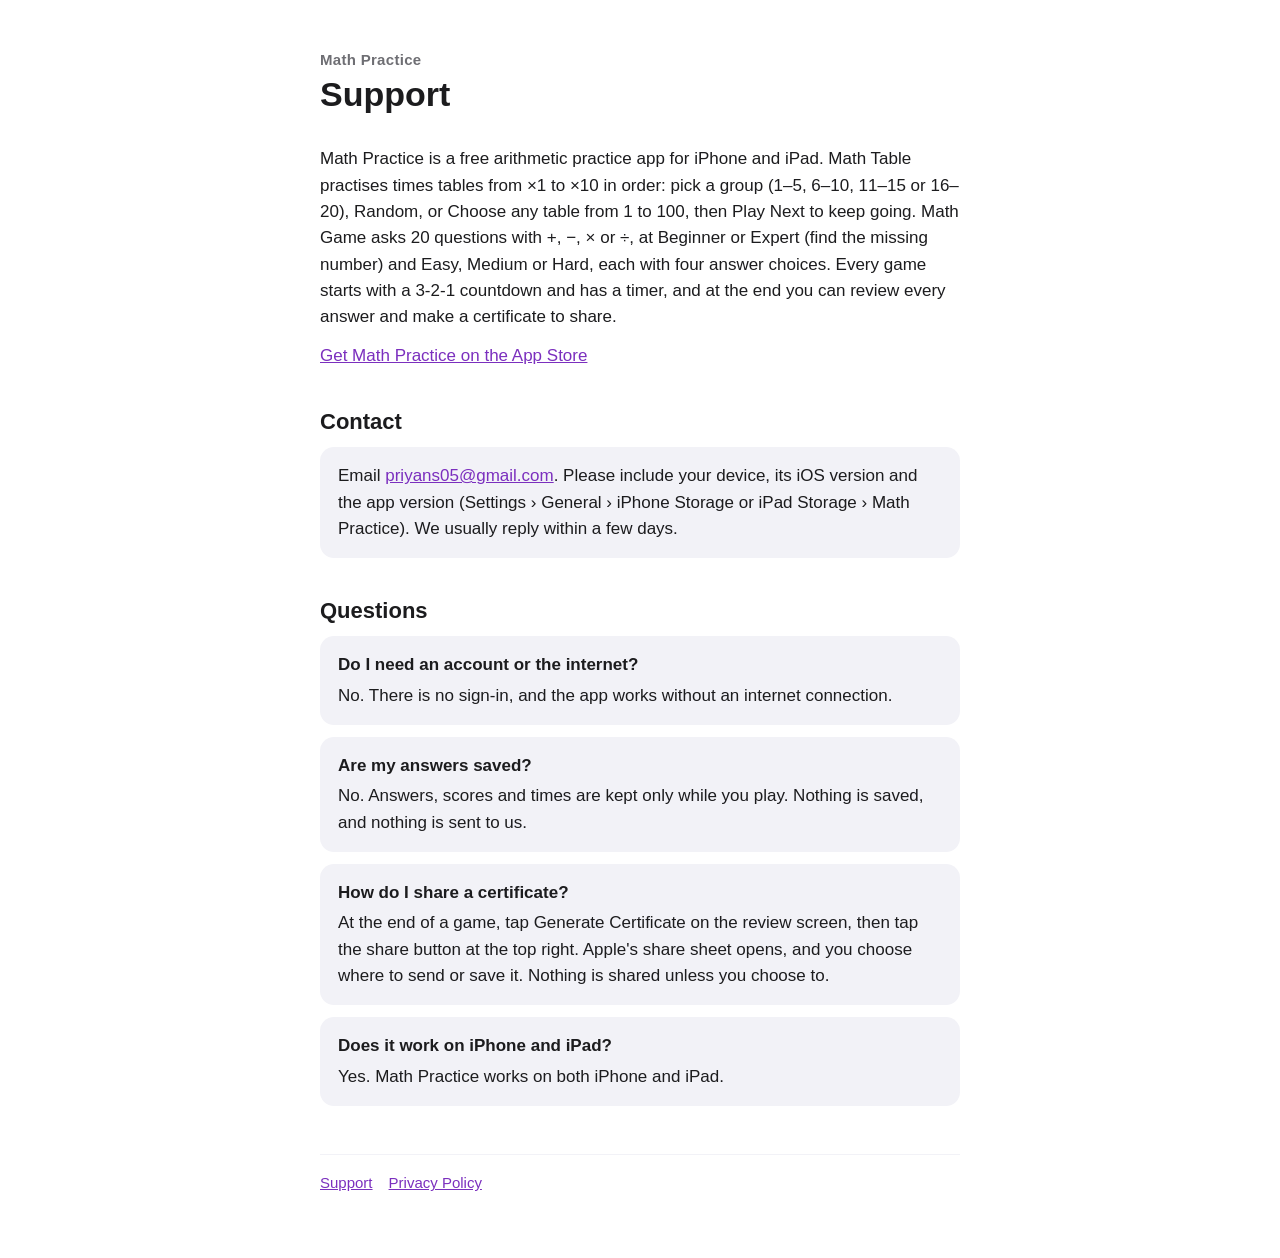
==== math-practice/index.html @ de95fd7e "Add Math Practice support and privacy pages Co-Authored-By: Claude Opus 5.5 <noreply@anthropic.com>" ====
<!doctype html>
<html lang="en">
<head>
<meta charset="utf-8">
<meta name="viewport" content="width=device-width, initial-scale=1">
<title>Support · Math Practice</title>
<link rel="stylesheet" href="style.css">
</head>
<body>
<main>
<header>
<p class="app">Math Practice</p>
<h1>Support</h1>
</header>

<p>Math Practice is a free arithmetic practice app for iPhone and iPad. Math Table practises times tables from ×1 to ×10 in order: pick a group (1–5, 6–10, 11–15 or 16–20), Random, or Choose any table from 1 to 100, then Play Next to keep going. Math Game asks 20 questions with +, −, × or ÷, at Beginner or Expert (find the missing number) and Easy, Medium or Hard, each with four answer choices. Every game starts with a 3-2-1 countdown and has a timer, and at the end you can review every answer and make a certificate to share.</p>

<p><a href="https://apps.apple.com/app/id1456677395">Get Math Practice on the App Store</a></p>

<h2>Contact</h2>
<div class="card">
<p>Email <a href="mailto:priyans05@gmail.com">priyans05@gmail.com</a>. Please include your device, its iOS version and the app version (Settings › General › iPhone Storage or iPad Storage › Math Practice). We usually reply within a few days.</p>
</div>

<h2>Questions</h2>

<div class="card">
<h3>Do I need an account or the internet?</h3>
<p>No. There is no sign-in, and the app works without an internet connection.</p>
</div>

<div class="card">
<h3>Are my answers saved?</h3>
<p>No. Answers, scores and times are kept only while you play. Nothing is saved, and nothing is sent to us.</p>
</div>

<div class="card">
<h3>How do I share a certificate?</h3>
<p>At the end of a game, tap Generate Certificate on the review screen, then tap the share button at the top right. Apple's share sheet opens, and you choose where to send or save it. Nothing is shared unless you choose to.</p>
</div>

<div class="card">
<h3>Does it work on iPhone and iPad?</h3>
<p>Yes. Math Practice works on both iPhone and iPad.</p>
</div>

<nav><a href="index.html">Support</a><a href="privacy.html">Privacy Policy</a></nav>
</main>
</body>
</html>
---- math-practice/style.css ----
:root {
  color-scheme: light dark;
  --bg: #ffffff;
  --text: #1c1c1e;
  --secondary: #6e6e73;
  --card: #f2f2f7;
  --accent: #7b2fbe;
}
@media (prefers-color-scheme: dark) {
  :root {
    --bg: #0d0d1a;
    --text: #f5f5f7;
    --secondary: #a1a1aa;
    --card: #1c1c2e;
    --accent: #bf8cff;
  }
}
* { box-sizing: border-box; }
body {
  margin: 0;
  background: var(--bg);
  color: var(--text);
  font: 17px/1.55 -apple-system, BlinkMacSystemFont, "SF Pro Text", "Helvetica Neue", Arial, sans-serif;
  -webkit-text-size-adjust: 100%;
}
main { max-width: 680px; margin: 0 auto; padding: 48px 20px 64px; }
header { margin-bottom: 32px; }
.app { color: var(--secondary); font-size: 15px; font-weight: 600; letter-spacing: 0.02em; margin: 0 0 4px; }
h1 { font-size: 34px; line-height: 1.15; margin: 0; }
h2 { font-size: 22px; margin: 36px 0 8px; }
h3 { font-size: 17px; margin: 0 0 4px; }
p, li { margin: 0 0 12px; }
.updated { color: var(--secondary); font-size: 15px; margin-top: 8px; }
.card { background: var(--card); border-radius: 14px; padding: 16px 18px; margin: 0 0 12px; }
.card p:last-child { margin-bottom: 0; }
a { color: var(--accent); }
nav { margin-top: 48px; padding-top: 16px; border-top: 1px solid var(--card); color: var(--secondary); font-size: 15px; }
nav a { margin-right: 16px; }
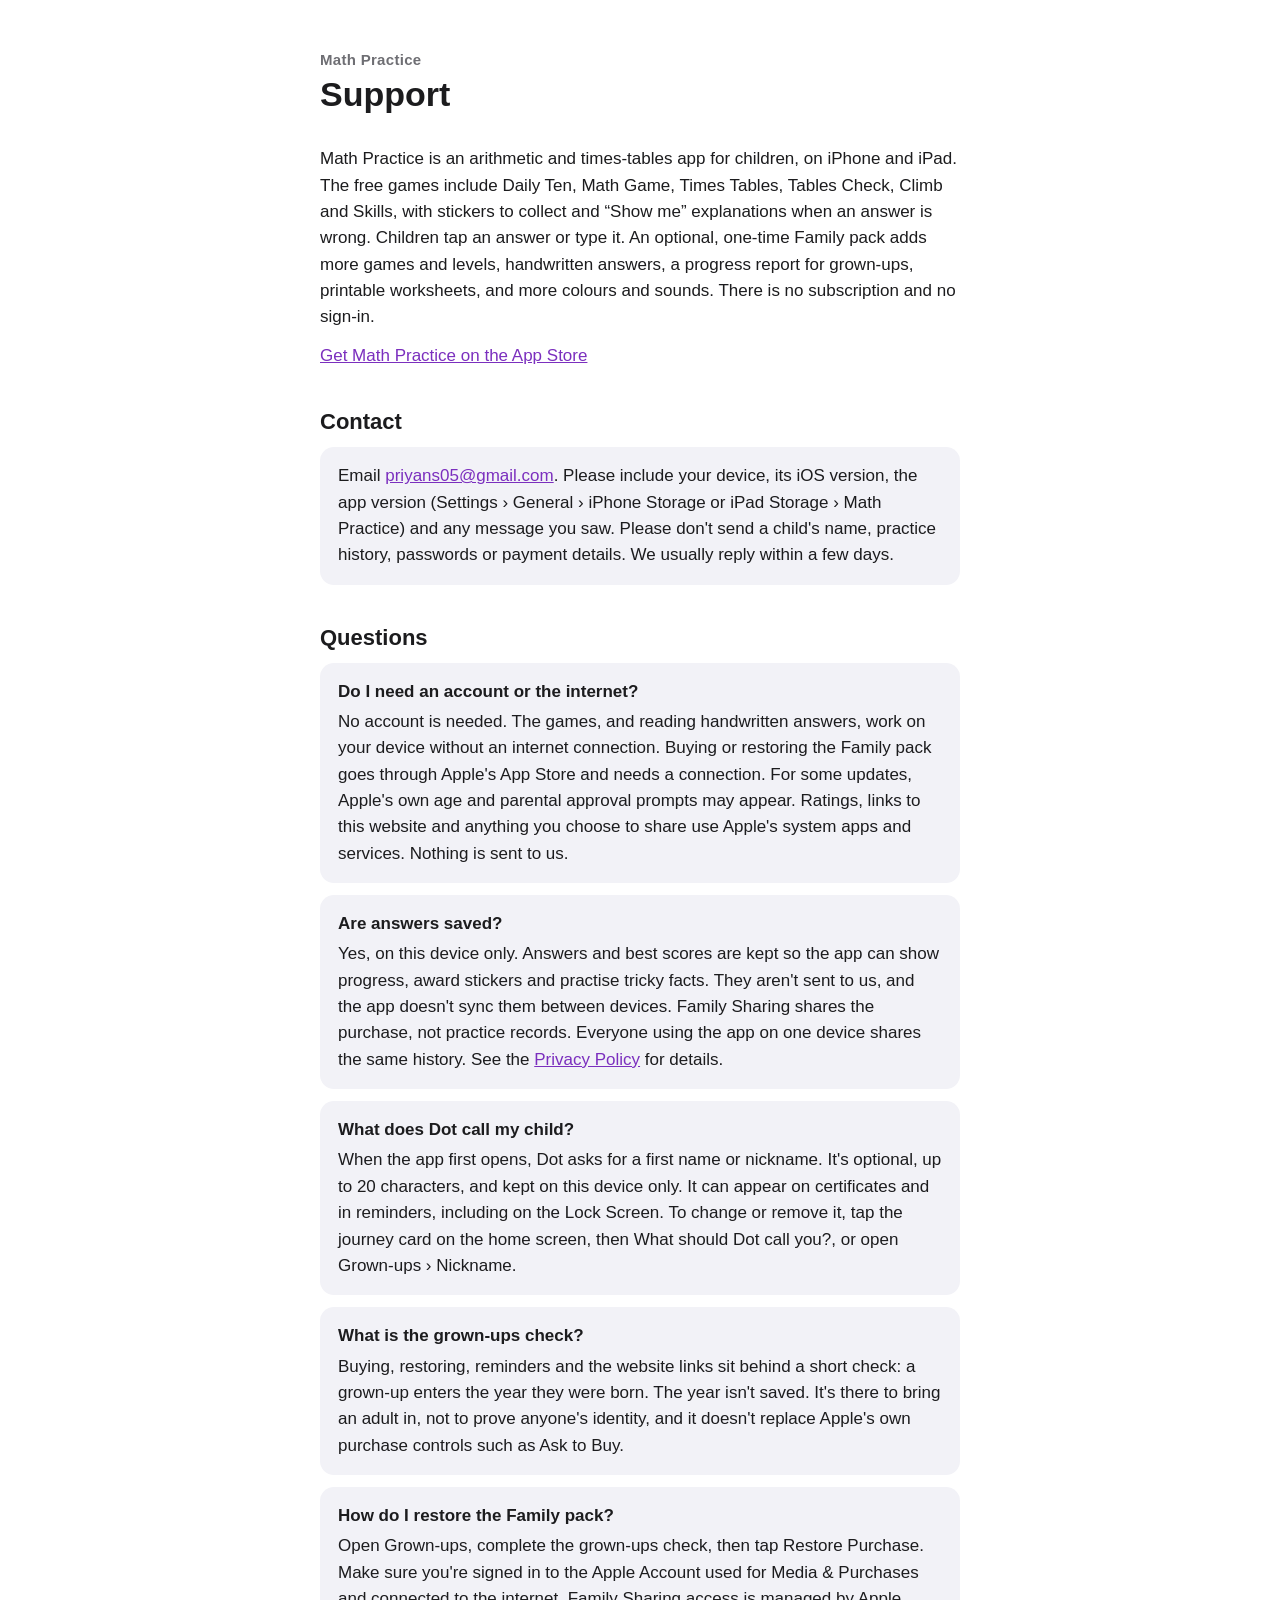
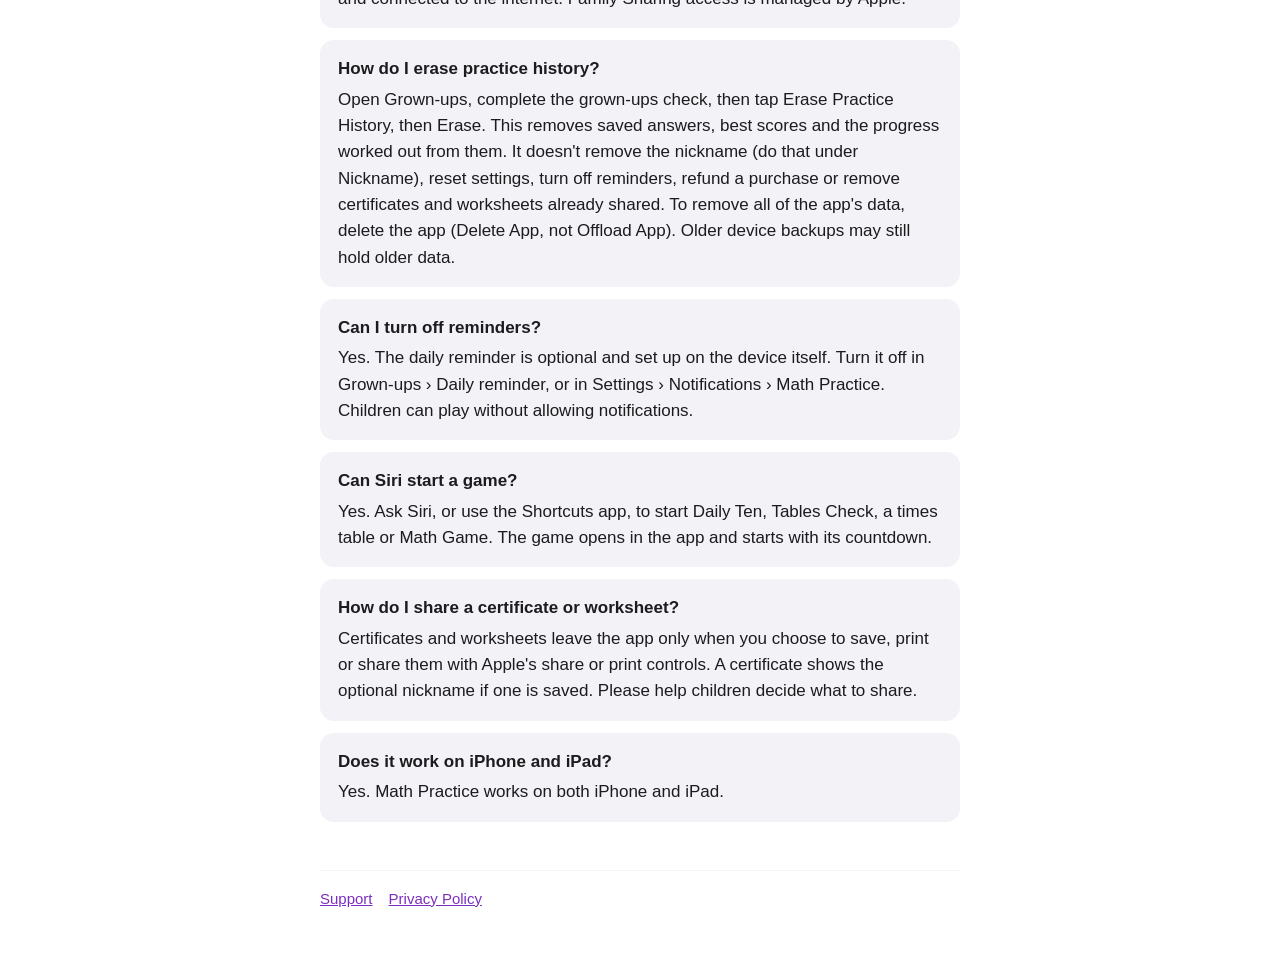
==== commit 32b306cb: "Update Math Practice support and privacy pages for 2.0 Co-Authored-By: Claude Fable 5.2 <noreply@ant" ====
--- a/math-practice/index.html
+++ b/math-practice/index.html
@@ -13,30 +13,60 @@
 <h1>Support</h1>
 </header>
 
-<p>Math Practice is a free arithmetic practice app for iPhone and iPad. Math Table practises times tables from ×1 to ×10 in order: pick a group (1–5, 6–10, 11–15 or 16–20), Random, or Choose any table from 1 to 100, then Play Next to keep going. Math Game asks 20 questions with +, −, × or ÷, at Beginner or Expert (find the missing number) and Easy, Medium or Hard, each with four answer choices. Every game starts with a 3-2-1 countdown and has a timer, and at the end you can review every answer and make a certificate to share.</p>
+<p>Math Practice is an arithmetic and times-tables app for children, on iPhone and iPad. The free games include Daily Ten, Math Game, Times Tables, Tables Check, Climb and Skills, with stickers to collect and &ldquo;Show me&rdquo; explanations when an answer is wrong. Children tap an answer or type it. An optional, one-time Family pack adds more games and levels, handwritten answers, a progress report for grown-ups, printable worksheets, and more colours and sounds. There is no subscription and no sign-in.</p>
 
 <p><a href="https://apps.apple.com/app/id1456677395">Get Math Practice on the App Store</a></p>
 
 <h2>Contact</h2>
 <div class="card">
-<p>Email <a href="mailto:priyans05@gmail.com">priyans05@gmail.com</a>. Please include your device, its iOS version and the app version (Settings › General › iPhone Storage or iPad Storage › Math Practice). We usually reply within a few days.</p>
+<p>Email <a href="mailto:priyans05@gmail.com">priyans05@gmail.com</a>. Please include your device, its iOS version, the app version (Settings › General › iPhone Storage or iPad Storage › Math Practice) and any message you saw. Please don't send a child's name, practice history, passwords or payment details. We usually reply within a few days.</p>
 </div>
 
 <h2>Questions</h2>
 
 <div class="card">
 <h3>Do I need an account or the internet?</h3>
-<p>No. There is no sign-in, and the app works without an internet connection.</p>
+<p>No account is needed. The games, and reading handwritten answers, work on your device without an internet connection. Buying or restoring the Family pack goes through Apple's App Store and needs a connection. For some updates, Apple's own age and parental approval prompts may appear. Ratings, links to this website and anything you choose to share use Apple's system apps and services. Nothing is sent to us.</p>
 </div>
 
 <div class="card">
-<h3>Are my answers saved?</h3>
-<p>No. Answers, scores and times are kept only while you play. Nothing is saved, and nothing is sent to us.</p>
+<h3>Are answers saved?</h3>
+<p>Yes, on this device only. Answers and best scores are kept so the app can show progress, award stickers and practise tricky facts. They aren't sent to us, and the app doesn't sync them between devices. Family Sharing shares the purchase, not practice records. Everyone using the app on one device shares the same history. See the <a href="privacy.html">Privacy Policy</a> for details.</p>
 </div>
 
 <div class="card">
-<h3>How do I share a certificate?</h3>
-<p>At the end of a game, tap Generate Certificate on the review screen, then tap the share button at the top right. Apple's share sheet opens, and you choose where to send or save it. Nothing is shared unless you choose to.</p>
+<h3>What does Dot call my child?</h3>
+<p>When the app first opens, Dot asks for a first name or nickname. It's optional, up to 20 characters, and kept on this device only. It can appear on certificates and in reminders, including on the Lock Screen. To change or remove it, tap the journey card on the home screen, then What should Dot call you?, or open Grown-ups › Nickname.</p>
+</div>
+
+<div class="card">
+<h3>What is the grown-ups check?</h3>
+<p>Buying, restoring, reminders and the website links sit behind a short check: a grown-up enters the year they were born. The year isn't saved. It's there to bring an adult in, not to prove anyone's identity, and it doesn't replace Apple's own purchase controls such as Ask to Buy.</p>
+</div>
+
+<div class="card">
+<h3>How do I restore the Family pack?</h3>
+<p>Open Grown-ups, complete the grown-ups check, then tap Restore Purchase. Make sure you're signed in to the Apple Account used for Media &amp; Purchases and connected to the internet. Family Sharing access is managed by Apple.</p>
+</div>
+
+<div class="card">
+<h3>How do I erase practice history?</h3>
+<p>Open Grown-ups, complete the grown-ups check, then tap Erase Practice History, then Erase. This removes saved answers, best scores and the progress worked out from them. It doesn't remove the nickname (do that under Nickname), reset settings, turn off reminders, refund a purchase or remove certificates and worksheets already shared. To remove all of the app's data, delete the app (Delete App, not Offload App). Older device backups may still hold older data.</p>
+</div>
+
+<div class="card">
+<h3>Can I turn off reminders?</h3>
+<p>Yes. The daily reminder is optional and set up on the device itself. Turn it off in Grown-ups › Daily reminder, or in Settings › Notifications › Math Practice. Children can play without allowing notifications.</p>
+</div>
+
+<div class="card">
+<h3>Can Siri start a game?</h3>
+<p>Yes. Ask Siri, or use the Shortcuts app, to start Daily Ten, Tables Check, a times table or Math Game. The game opens in the app and starts with its countdown.</p>
+</div>
+
+<div class="card">
+<h3>How do I share a certificate or worksheet?</h3>
+<p>Certificates and worksheets leave the app only when you choose to save, print or share them with Apple's share or print controls. A certificate shows the optional nickname if one is saved. Please help children decide what to share.</p>
 </div>
 
 <div class="card">
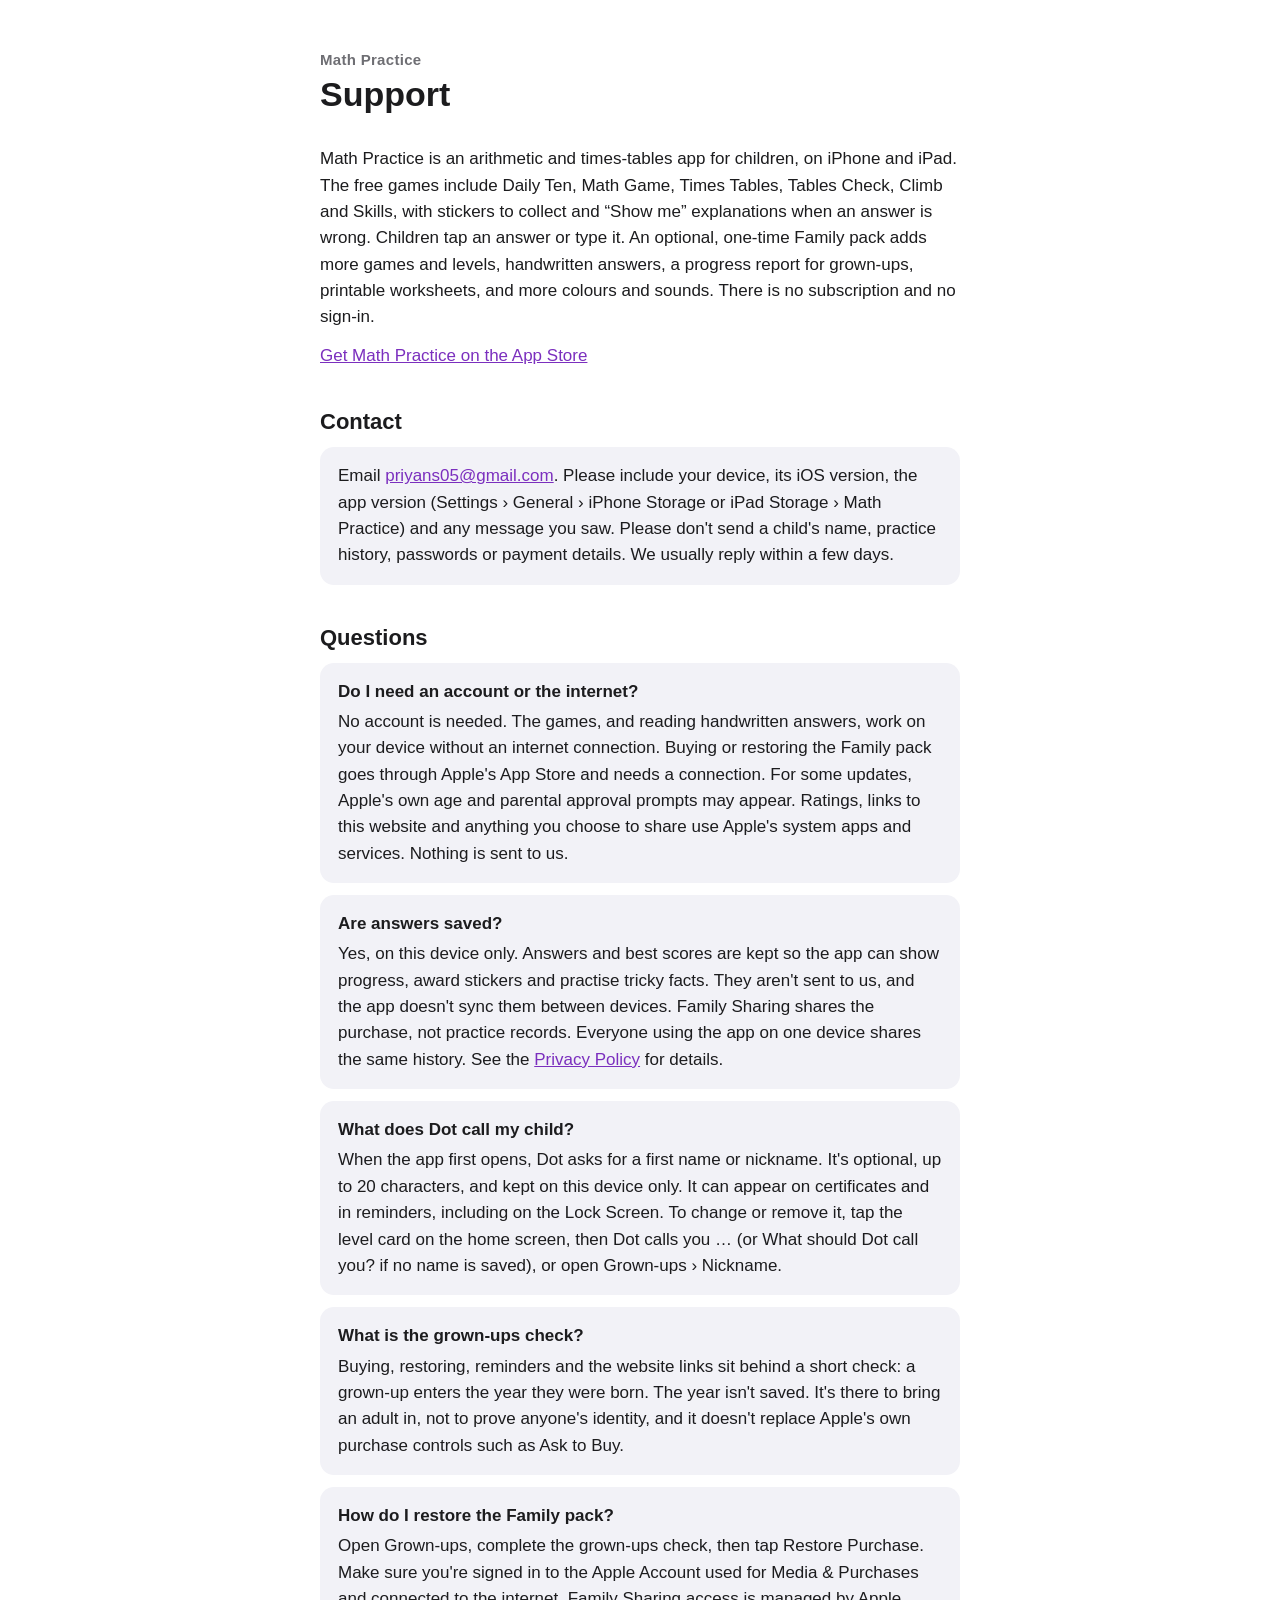
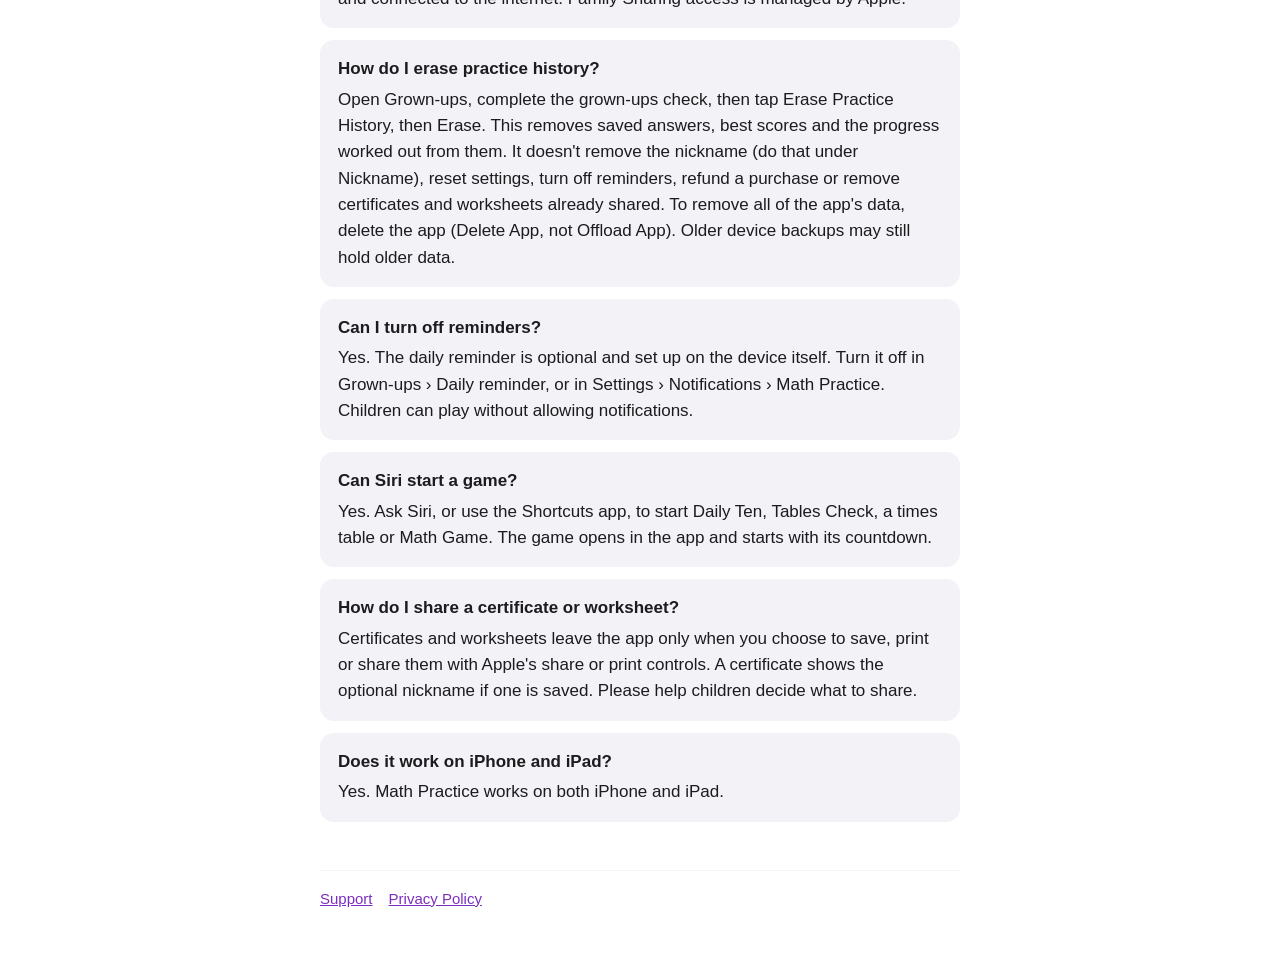
==== commit e0842567: "Math Practice support: correct the nickname steps Co-Authored-By: Claude Fable 5.2 <noreply@anthropi" ====
--- a/math-practice/index.html
+++ b/math-practice/index.html
@@ -36,7 +36,7 @@
 
 <div class="card">
 <h3>What does Dot call my child?</h3>
-<p>When the app first opens, Dot asks for a first name or nickname. It's optional, up to 20 characters, and kept on this device only. It can appear on certificates and in reminders, including on the Lock Screen. To change or remove it, tap the journey card on the home screen, then What should Dot call you?, or open Grown-ups › Nickname.</p>
+<p>When the app first opens, Dot asks for a first name or nickname. It's optional, up to 20 characters, and kept on this device only. It can appear on certificates and in reminders, including on the Lock Screen. To change or remove it, tap the level card on the home screen, then Dot calls you … (or What should Dot call you? if no name is saved), or open Grown-ups › Nickname.</p>
 </div>
 
 <div class="card">
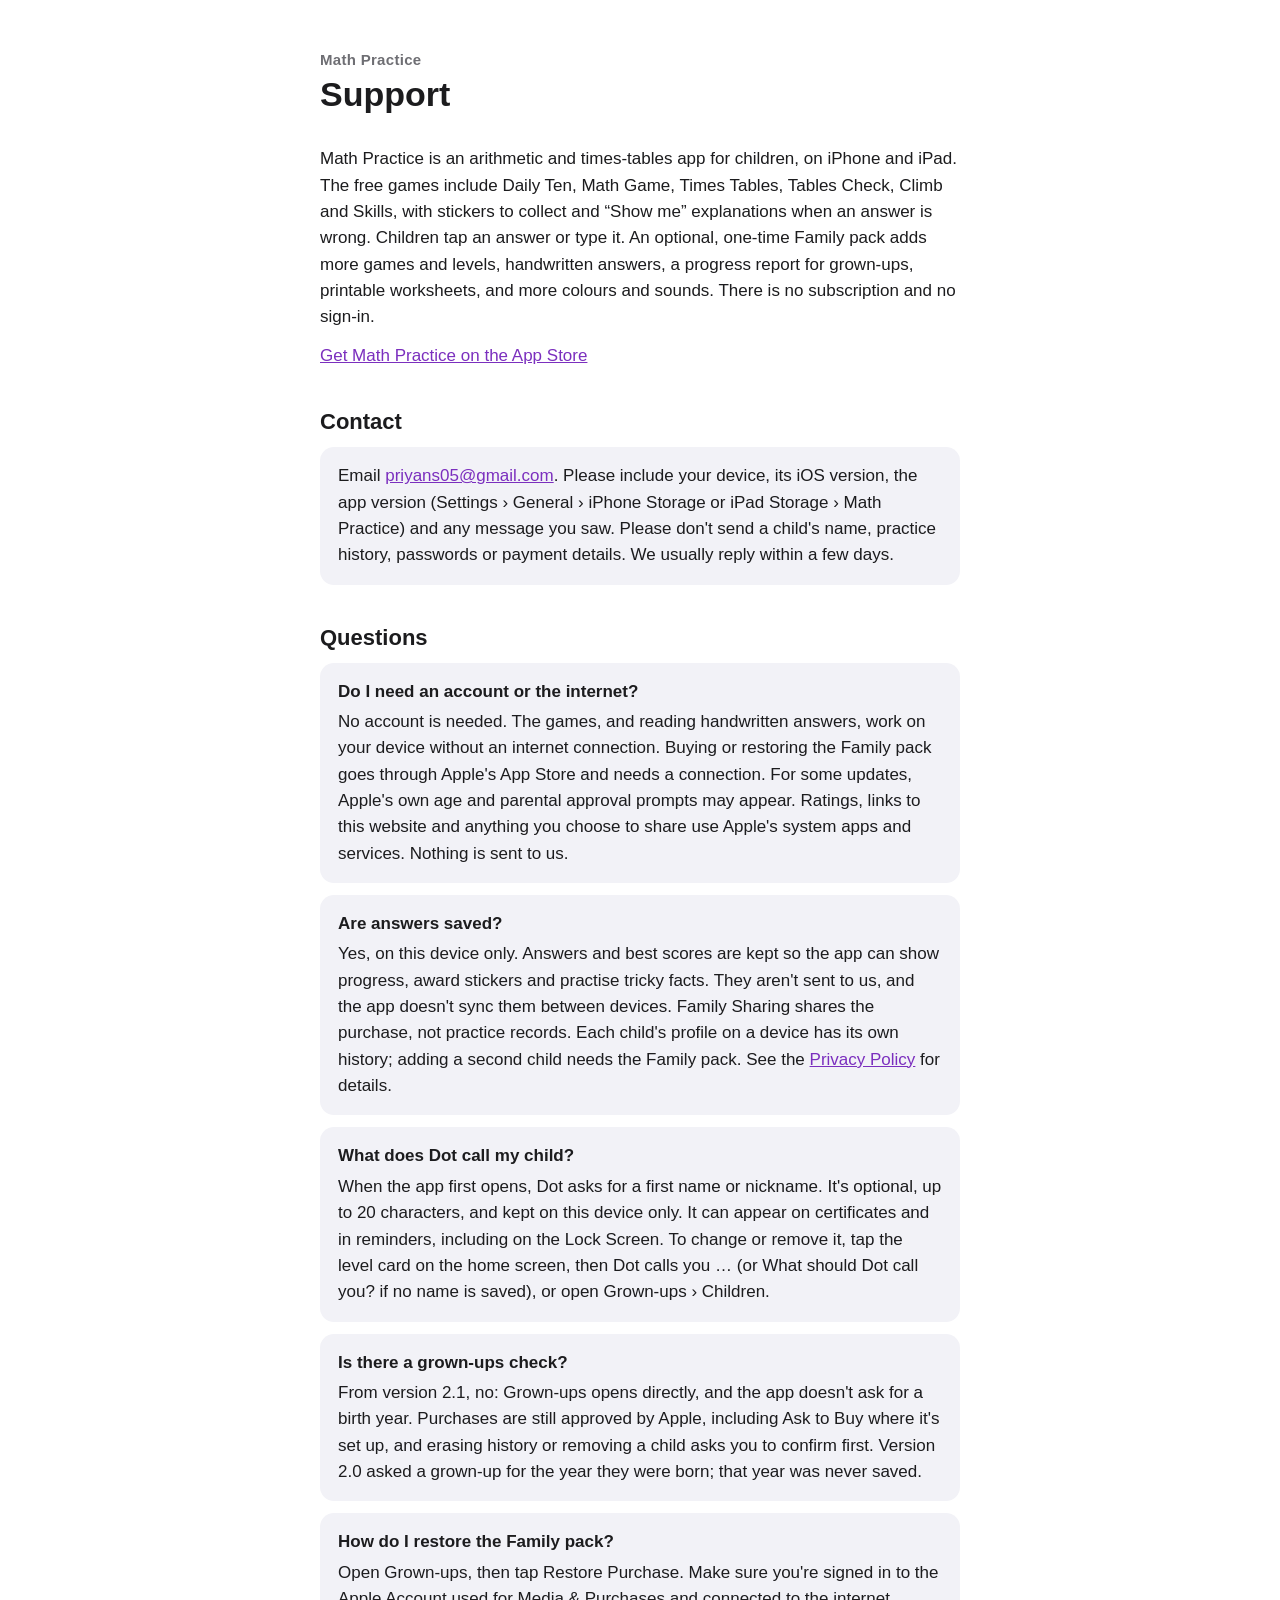
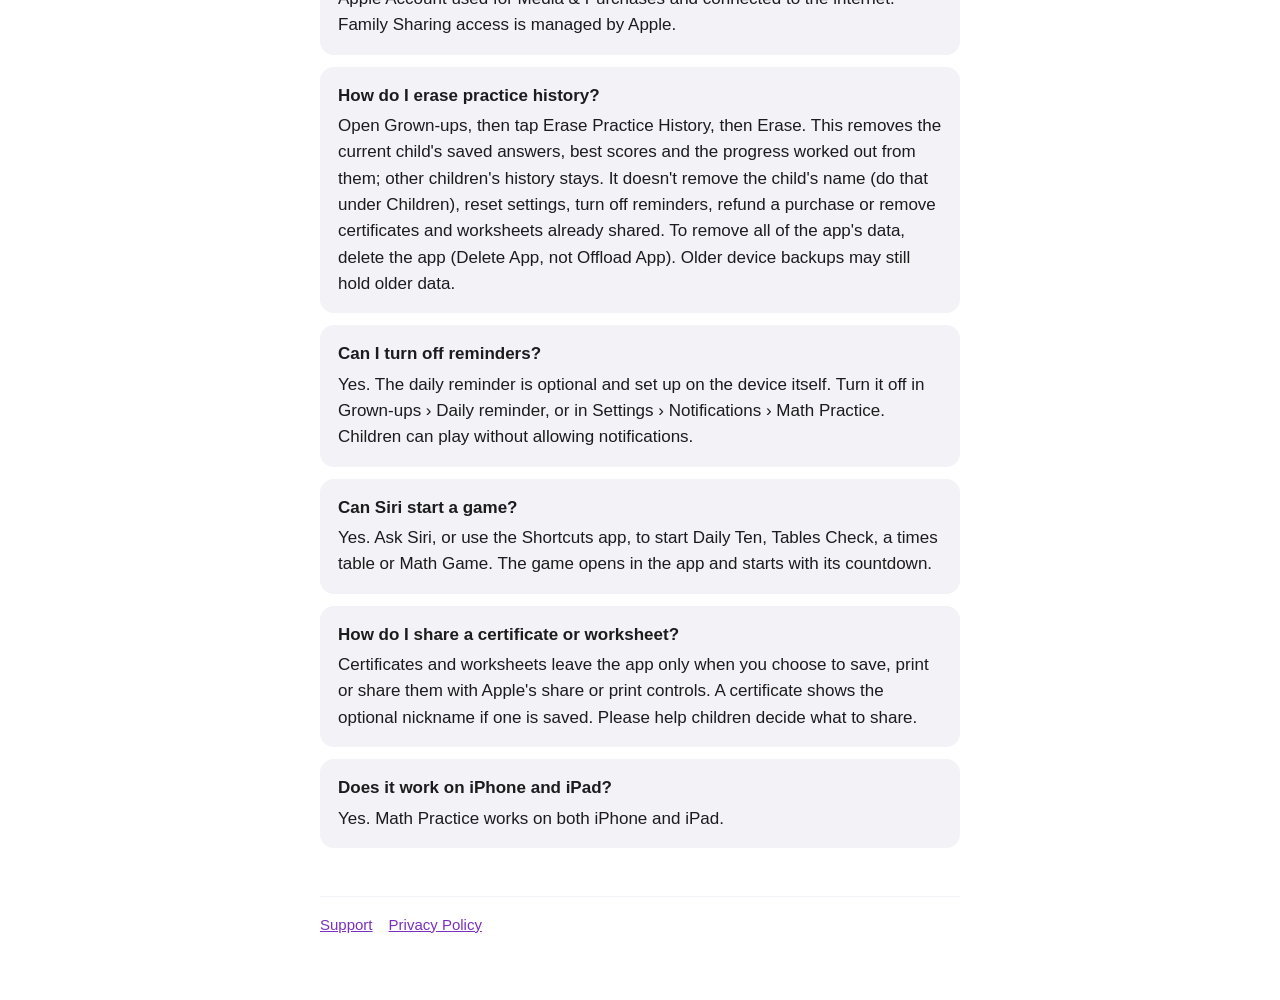
==== commit a014d36e: "Math Practice support page matches 2.1" ====
--- a/math-practice/index.html
+++ b/math-practice/index.html
@@ -31,27 +31,27 @@
 
 <div class="card">
 <h3>Are answers saved?</h3>
-<p>Yes, on this device only. Answers and best scores are kept so the app can show progress, award stickers and practise tricky facts. They aren't sent to us, and the app doesn't sync them between devices. Family Sharing shares the purchase, not practice records. Everyone using the app on one device shares the same history. See the <a href="privacy.html">Privacy Policy</a> for details.</p>
+<p>Yes, on this device only. Answers and best scores are kept so the app can show progress, award stickers and practise tricky facts. They aren't sent to us, and the app doesn't sync them between devices. Family Sharing shares the purchase, not practice records. Each child's profile on a device has its own history; adding a second child needs the Family pack. See the <a href="privacy.html">Privacy Policy</a> for details.</p>
 </div>
 
 <div class="card">
 <h3>What does Dot call my child?</h3>
-<p>When the app first opens, Dot asks for a first name or nickname. It's optional, up to 20 characters, and kept on this device only. It can appear on certificates and in reminders, including on the Lock Screen. To change or remove it, tap the level card on the home screen, then Dot calls you … (or What should Dot call you? if no name is saved), or open Grown-ups › Nickname.</p>
+<p>When the app first opens, Dot asks for a first name or nickname. It's optional, up to 20 characters, and kept on this device only. It can appear on certificates and in reminders, including on the Lock Screen. To change or remove it, tap the level card on the home screen, then Dot calls you … (or What should Dot call you? if no name is saved), or open Grown-ups › Children.</p>
 </div>
 
 <div class="card">
-<h3>What is the grown-ups check?</h3>
-<p>Buying, restoring, reminders and the website links sit behind a short check: a grown-up enters the year they were born. The year isn't saved. It's there to bring an adult in, not to prove anyone's identity, and it doesn't replace Apple's own purchase controls such as Ask to Buy.</p>
+<h3>Is there a grown-ups check?</h3>
+<p>From version 2.1, no: Grown-ups opens directly, and the app doesn't ask for a birth year. Purchases are still approved by Apple, including Ask to Buy where it's set up, and erasing history or removing a child asks you to confirm first. Version 2.0 asked a grown-up for the year they were born; that year was never saved.</p>
 </div>
 
 <div class="card">
 <h3>How do I restore the Family pack?</h3>
-<p>Open Grown-ups, complete the grown-ups check, then tap Restore Purchase. Make sure you're signed in to the Apple Account used for Media &amp; Purchases and connected to the internet. Family Sharing access is managed by Apple.</p>
+<p>Open Grown-ups, then tap Restore Purchase. Make sure you're signed in to the Apple Account used for Media &amp; Purchases and connected to the internet. Family Sharing access is managed by Apple.</p>
 </div>
 
 <div class="card">
 <h3>How do I erase practice history?</h3>
-<p>Open Grown-ups, complete the grown-ups check, then tap Erase Practice History, then Erase. This removes saved answers, best scores and the progress worked out from them. It doesn't remove the nickname (do that under Nickname), reset settings, turn off reminders, refund a purchase or remove certificates and worksheets already shared. To remove all of the app's data, delete the app (Delete App, not Offload App). Older device backups may still hold older data.</p>
+<p>Open Grown-ups, then tap Erase Practice History, then Erase. This removes the current child's saved answers, best scores and the progress worked out from them; other children's history stays. It doesn't remove the child's name (do that under Children), reset settings, turn off reminders, refund a purchase or remove certificates and worksheets already shared. To remove all of the app's data, delete the app (Delete App, not Offload App). Older device backups may still hold older data.</p>
 </div>
 
 <div class="card">
